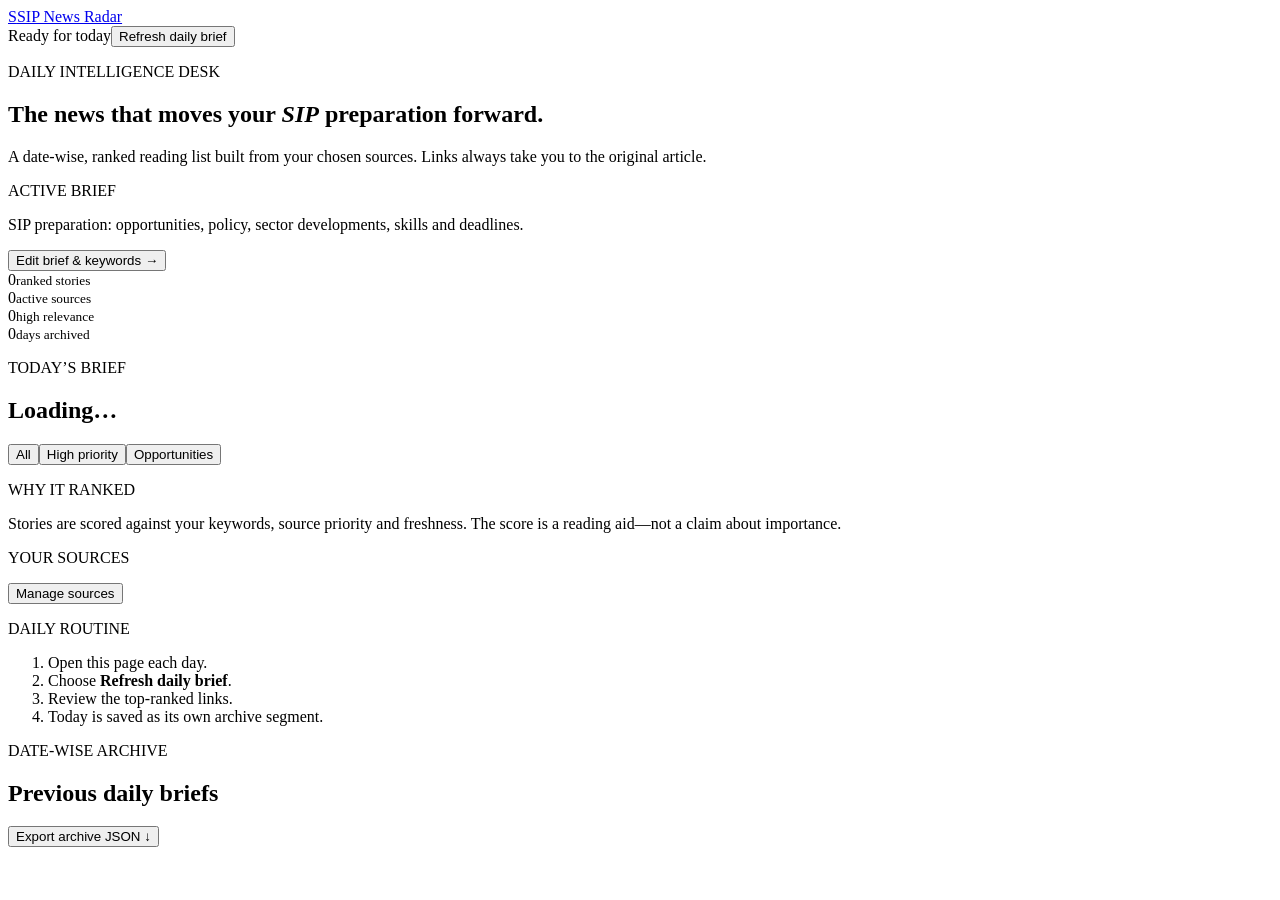
==== index.html @ 97b0326d "Add index.html" ====
<!doctype html>
<html lang="en">
<head>
  <meta charset="utf-8" />
  <meta name="viewport" content="width=device-width, initial-scale=1" />
  <title>SIP News Radar</title>
  <link rel="preconnect" href="https://fonts.googleapis.com">
  <link rel="preconnect" href="https://fonts.gstatic.com" crossorigin>
  <link href="https://fonts.googleapis.com/css2?family=DM+Mono:wght@400;500&family=Manrope:wght@400;500;600;700;800&display=swap" rel="stylesheet">
  <link rel="stylesheet" href="styles.css" />
</head>
<body>
  <header class="topbar">
    <a class="brand" href="#top"><span class="brand-mark">S</span><span>SIP News Radar</span></a>
    <div class="top-actions"><span id="status" class="status">Ready for today</span><button id="refreshBtn" class="button primary">Refresh daily brief</button></div>
  </header>
  <main id="top">
    <section class="hero">
      <div>
        <p class="eyebrow">DAILY INTELLIGENCE DESK</p>
        <h1>The news that moves your <em>SIP</em> preparation forward.</h1>
        <p class="lede">A date-wise, ranked reading list built from your chosen sources. Links always take you to the original article.</p>
      </div>
      <aside class="brief-card">
        <p class="eyebrow">ACTIVE BRIEF</p>
        <p id="briefText">SIP preparation: opportunities, policy, sector developments, skills and deadlines.</p>
        <button id="editBrief" class="text-button">Edit brief &amp; keywords →</button>
      </aside>
    </section>

    <section class="metrics" aria-label="Daily summary">
      <div><span id="storyCount">0</span><small>ranked stories</small></div>
      <div><span id="sourceCount">0</span><small>active sources</small></div>
      <div><span id="highCount">0</span><small>high relevance</small></div>
      <div><span id="archiveCount">0</span><small>days archived</small></div>
    </section>

    <section class="content-grid">
      <div>
        <div class="section-heading"><div><p class="eyebrow">TODAY’S BRIEF</p><h2 id="todayLabel">Loading…</h2></div><div class="filters"><button class="chip active" data-filter="all">All</button><button class="chip" data-filter="high">High priority</button><button class="chip" data-filter="opportunity">Opportunities</button></div></div>
        <div id="feed" class="feed" aria-live="polite"></div>
      </div>
      <aside class="rail">
        <div class="panel"><p class="eyebrow">WHY IT RANKED</p><p class="muted">Stories are scored against your keywords, source priority and freshness. The score is a reading aid—not a claim about importance.</p></div>
        <div class="panel"><p class="eyebrow">YOUR SOURCES</p><div id="sources" class="sources"></div><button id="manageSources" class="button secondary">Manage sources</button></div>
        <div class="panel"><p class="eyebrow">DAILY ROUTINE</p><ol class="routine"><li>Open this page each day.</li><li>Choose <b>Refresh daily brief</b>.</li><li>Review the top-ranked links.</li><li>Today is saved as its own archive segment.</li></ol></div>
      </aside>
    </section>

    <section class="archive-section">
      <div class="section-heading"><div><p class="eyebrow">DATE-WISE ARCHIVE</p><h2>Previous daily briefs</h2></div><button id="exportBtn" class="text-button">Export archive JSON ↓</button></div>
      <div id="archive" class="archive"></div>
    </section>
  </main>

  <dialog id="settingsDialog"><form method="dialog" id="settingsForm"><div class="dialog-head"><div><p class="eyebrow">CONFIGURATION</p><h2>Make the radar yours</h2></div><button class="icon-button" value="cancel" aria-label="Close">×</button></div>
    <label>Preparation brief<textarea id="briefInput" rows="3"></textarea></label>
    <label>Ranking keywords <span class="hint">Separate with commas</span><textarea id="keywordsInput" rows="3"></textarea></label>
    <label>Sources <span class="hint">One per line: Name | RSS feed URL | priority 1–3</span><textarea id="sourcesInput" rows="9"></textarea></label>
    <p class="notice">Tip: Google News RSS feeds work well for broad topics. For a specific publisher, paste its RSS feed. The default uses Google News searches so you can start immediately.</p>
    <div class="dialog-actions"><button value="cancel" class="button secondary">Cancel</button><button id="saveSettings" value="default" class="button primary">Save settings</button></div>
  </form></dialog>
  <template id="storyTemplate"><article class="story"><div class="story-top"><span class="source"></span><span class="score"></span></div><a class="story-title" target="_blank" rel="noopener noreferrer"></a><p class="story-meta"></p><p class="story-reason"></p><a class="original-link" target="_blank" rel="noopener noreferrer">Read original article <span>↗</span></a></article></template>
  <script src="app.js"></script>
</body>
</html>
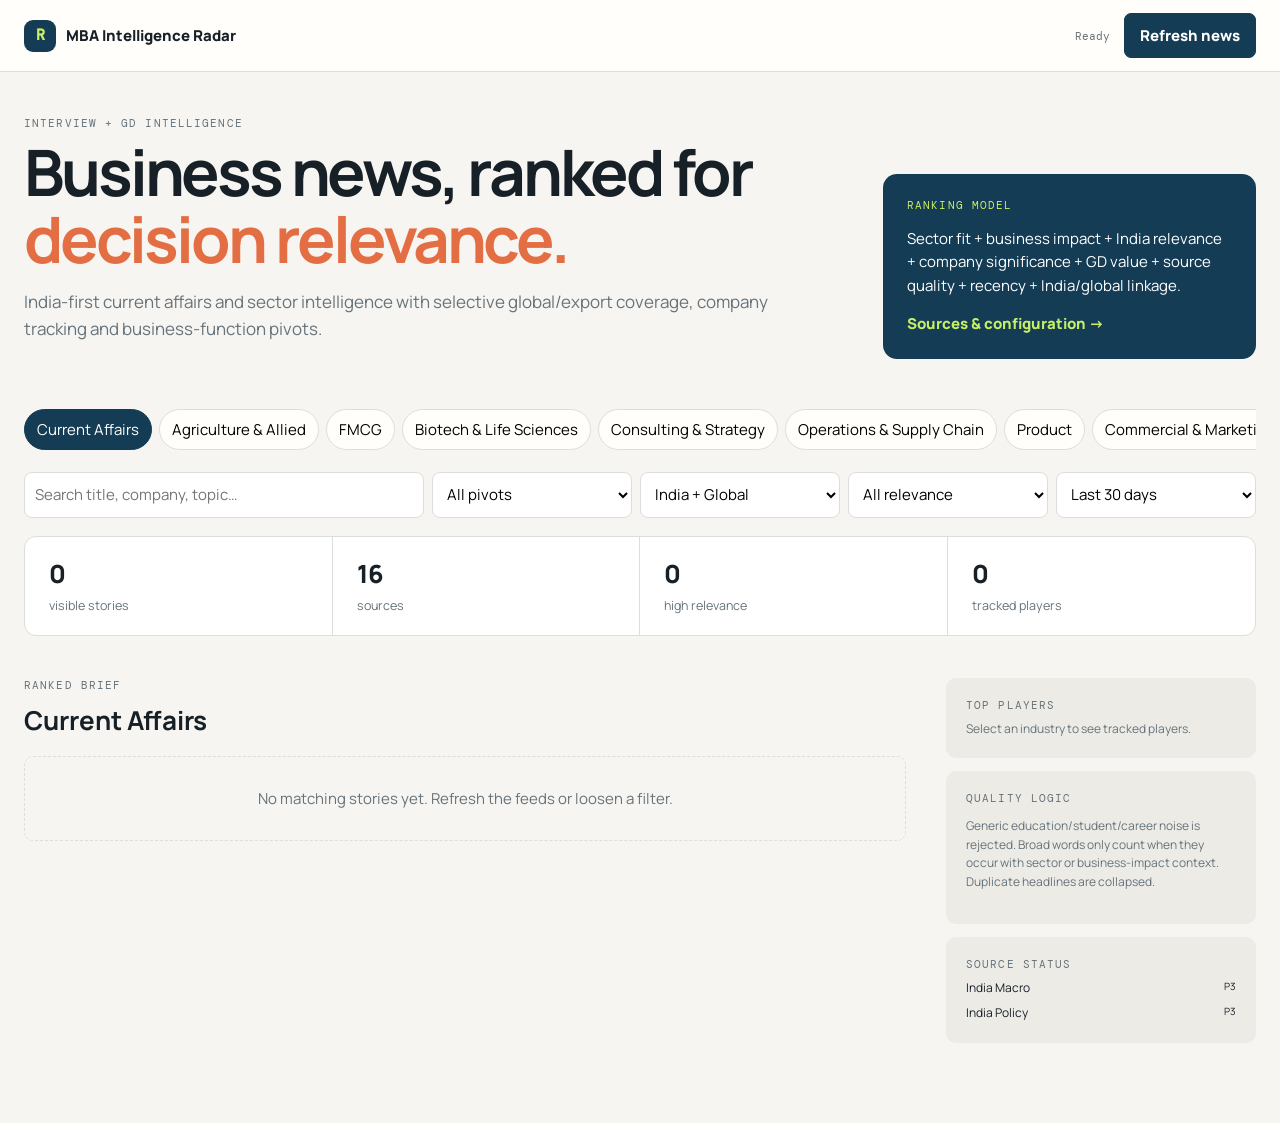
==== commit b41dfed6: "Upgrade to MBA Interview & GD Intelligence Radar" ====
--- a/index.html
+++ b/index.html
@@ -1,67 +1,35 @@
 <!doctype html>
-<html lang="en">
-<head>
-  <meta charset="utf-8" />
-  <meta name="viewport" content="width=device-width, initial-scale=1" />
-  <title>SIP News Radar</title>
-  <link rel="preconnect" href="https://fonts.googleapis.com">
-  <link rel="preconnect" href="https://fonts.gstatic.com" crossorigin>
-  <link href="https://fonts.googleapis.com/css2?family=DM+Mono:wght@400;500&family=Manrope:wght@400;500;600;700;800&display=swap" rel="stylesheet">
-  <link rel="stylesheet" href="styles.css" />
-</head>
-<body>
-  <header class="topbar">
-    <a class="brand" href="#top"><span class="brand-mark">S</span><span>SIP News Radar</span></a>
-    <div class="top-actions"><span id="status" class="status">Ready for today</span><button id="refreshBtn" class="button primary">Refresh daily brief</button></div>
-  </header>
-  <main id="top">
-    <section class="hero">
-      <div>
-        <p class="eyebrow">DAILY INTELLIGENCE DESK</p>
-        <h1>The news that moves your <em>SIP</em> preparation forward.</h1>
-        <p class="lede">A date-wise, ranked reading list built from your chosen sources. Links always take you to the original article.</p>
-      </div>
-      <aside class="brief-card">
-        <p class="eyebrow">ACTIVE BRIEF</p>
-        <p id="briefText">SIP preparation: opportunities, policy, sector developments, skills and deadlines.</p>
-        <button id="editBrief" class="text-button">Edit brief &amp; keywords →</button>
-      </aside>
-    </section>
+<html lang="en"><head><meta charset="utf-8"><meta name="viewport" content="width=device-width,initial-scale=1">
+<title>MBA Interview & GD Intelligence Radar</title>
+<link rel="preconnect" href="https://fonts.googleapis.com"><link rel="preconnect" href="https://fonts.gstatic.com" crossorigin>
+<link href="https://fonts.googleapis.com/css2?family=DM+Mono:wght@400;500&family=Manrope:wght@400;500;600;700;800&display=swap" rel="stylesheet">
+<link rel="stylesheet" href="styles.css"></head>
+<body><header class="topbar"><a class="brand" href="#"><span class="brand-mark">R</span><span>MBA Intelligence Radar</span></a>
+<div class="top-actions"><span id="status" class="status">Ready</span><button id="refreshBtn" class="button primary">Refresh news</button></div></header>
+<main><section class="hero"><div><p class="eyebrow">INTERVIEW + GD INTELLIGENCE</p><h1>Business news, ranked for <em>decision relevance.</em></h1>
+<p class="lede">India-first current affairs and sector intelligence with selective global/export coverage, company tracking and business-function pivots.</p></div>
+<aside class="brief-card"><p class="eyebrow">RANKING MODEL</p><p>Sector fit + business impact + India relevance + company significance + GD value + source quality + recency + India/global linkage.</p><button id="settingsBtn" class="text-button">Sources & configuration →</button></aside></section>
 
-    <section class="metrics" aria-label="Daily summary">
-      <div><span id="storyCount">0</span><small>ranked stories</small></div>
-      <div><span id="sourceCount">0</span><small>active sources</small></div>
-      <div><span id="highCount">0</span><small>high relevance</small></div>
-      <div><span id="archiveCount">0</span><small>days archived</small></div>
-    </section>
+<nav id="industryTabs" class="tabs"></nav>
+<section class="filterbar">
+<input id="search" placeholder="Search title, company, topic…">
+<select id="pivotFilter"><option value="all">All pivots</option><option>Strategy</option><option>Operations</option><option>Product</option><option>Commercial</option><option>Policy</option><option>Trade & Exports</option><option>Companies</option></select>
+<select id="geoFilter"><option value="all">India + Global</option><option value="India">India</option><option value="Global">Global / Export</option></select>
+<select id="scoreFilter"><option value="0">All relevance</option><option value="75">75+ high</option><option value="60">60+ useful</option></select>
+<select id="ageFilter"><option value="30">Last 30 days</option><option value="14">Last 14 days</option><option value="7">Last 7 days</option><option value="3">Last 3 days</option></select>
+</section>
 
-    <section class="content-grid">
-      <div>
-        <div class="section-heading"><div><p class="eyebrow">TODAY’S BRIEF</p><h2 id="todayLabel">Loading…</h2></div><div class="filters"><button class="chip active" data-filter="all">All</button><button class="chip" data-filter="high">High priority</button><button class="chip" data-filter="opportunity">Opportunities</button></div></div>
-        <div id="feed" class="feed" aria-live="polite"></div>
-      </div>
-      <aside class="rail">
-        <div class="panel"><p class="eyebrow">WHY IT RANKED</p><p class="muted">Stories are scored against your keywords, source priority and freshness. The score is a reading aid—not a claim about importance.</p></div>
-        <div class="panel"><p class="eyebrow">YOUR SOURCES</p><div id="sources" class="sources"></div><button id="manageSources" class="button secondary">Manage sources</button></div>
-        <div class="panel"><p class="eyebrow">DAILY ROUTINE</p><ol class="routine"><li>Open this page each day.</li><li>Choose <b>Refresh daily brief</b>.</li><li>Review the top-ranked links.</li><li>Today is saved as its own archive segment.</li></ol></div>
-      </aside>
-    </section>
+<section class="metrics"><div><span id="storyCount">0</span><small>visible stories</small></div><div><span id="sourceCount">0</span><small>sources</small></div><div><span id="highCount">0</span><small>high relevance</small></div><div><span id="playerCount">0</span><small>tracked players</small></div></section>
 
-    <section class="archive-section">
-      <div class="section-heading"><div><p class="eyebrow">DATE-WISE ARCHIVE</p><h2>Previous daily briefs</h2></div><button id="exportBtn" class="text-button">Export archive JSON ↓</button></div>
-      <div id="archive" class="archive"></div>
-    </section>
-  </main>
-
-  <dialog id="settingsDialog"><form method="dialog" id="settingsForm"><div class="dialog-head"><div><p class="eyebrow">CONFIGURATION</p><h2>Make the radar yours</h2></div><button class="icon-button" value="cancel" aria-label="Close">×</button></div>
-    <label>Preparation brief<textarea id="briefInput" rows="3"></textarea></label>
-    <label>Ranking keywords <span class="hint">Separate with commas</span><textarea id="keywordsInput" rows="3"></textarea></label>
-    <label>Sources <span class="hint">One per line: Name | RSS feed URL | priority 1–3</span><textarea id="sourcesInput" rows="9"></textarea></label>
-    <p class="notice">Tip: Google News RSS feeds work well for broad topics. For a specific publisher, paste its RSS feed. The default uses Google News searches so you can start immediately.</p>
-    <div class="dialog-actions"><button value="cancel" class="button secondary">Cancel</button><button id="saveSettings" value="default" class="button primary">Save settings</button></div>
-  </form></dialog>
-  <template id="storyTemplate"><article class="story"><div class="story-top"><span class="source"></span><span class="score"></span></div><a class="story-title" target="_blank" rel="noopener noreferrer"></a><p class="story-meta"></p><p class="story-reason"></p><a class="original-link" target="_blank" rel="noopener noreferrer">Read original article <span>↗</span></a></article></template>
-  <script src="app.js"></script>
-</body>
-</html>
-
+<section class="content-grid"><div><div class="section-heading"><div><p class="eyebrow">RANKED BRIEF</p><h2 id="viewTitle">Current Affairs</h2></div></div><div id="feed" class="feed"></div></div>
+<aside class="rail"><div class="panel"><p class="eyebrow">TOP PLAYERS</p><div id="players" class="players"></div></div>
+<div class="panel"><p class="eyebrow">QUALITY LOGIC</p><p class="muted">Generic education/student/career noise is rejected. Broad words only count when they occur with sector or business-impact context. Duplicate headlines are collapsed.</p></div>
+<div class="panel"><p class="eyebrow">SOURCE STATUS</p><div id="sources" class="sources"></div></div></aside></section>
+</main>
+<dialog id="settingsDialog"><form method="dialog"><div class="dialog-head"><div><p class="eyebrow">CONFIGURATION</p><h2>Radar settings</h2></div><button class="icon-button" value="cancel">×</button></div>
+<p class="notice">The defaults are deliberately exhaustive and query-clustered. Edit source URLs in <b>config.js</b> for durable changes.</p>
+<label>Extra positive keywords<textarea id="extraKeywords" rows="4" placeholder="Optional comma-separated terms"></textarea></label>
+<label>Extra exclusions<textarea id="extraNegative" rows="4" placeholder="Optional comma-separated junk terms"></textarea></label>
+<div class="dialog-actions"><button value="cancel" class="button secondary">Cancel</button><button id="saveSettings" value="default" class="button primary">Save</button></div></form></dialog>
+<template id="storyTemplate"><article class="story"><div class="story-top"><span class="source"></span><span class="score"></span></div><div class="tags"></div><a class="story-title" target="_blank" rel="noopener noreferrer"></a><p class="story-meta"></p><p class="story-reason"></p><a class="original-link" target="_blank" rel="noopener noreferrer">Read original article ↗</a></article></template>
+<script src="config.js"></script><script src="app.js"></script></body></html>
--- a/styles.css
+++ b/styles.css
@@ -0,0 +1 @@
+:root{--ink:#172027;--muted:#66737b;--paper:#f7f5f1;--white:#fffefa;--line:#dcded9;--lime:#c7ee65;--blue:#143c54;--orange:#e46e43}*{box-sizing:border-box}body{margin:0;background:var(--paper);color:var(--ink);font:15px/1.55 Manrope,Arial,sans-serif}button,input,select,textarea{font:inherit}.topbar{min-height:72px;padding:12px max(24px,calc((100vw - 1280px)/2));display:flex;align-items:center;justify-content:space-between;background:var(--white);border-bottom:1px solid var(--line);position:sticky;top:0;z-index:9}.brand{display:flex;align-items:center;gap:10px;text-decoration:none;color:var(--ink);font-weight:800}.brand-mark{display:grid;place-items:center;width:32px;height:32px;border-radius:9px;background:var(--blue);color:var(--lime);font-family:DM Mono}.top-actions{display:flex;align-items:center;gap:14px}.status,.eyebrow,.source,.score{font:11px DM Mono;color:var(--muted)}main{max-width:1280px;margin:auto;padding:44px 24px 80px}.hero{display:grid;grid-template-columns:1.5fr .7fr;gap:60px;align-items:end;padding-bottom:38px}.eyebrow{letter-spacing:1.1px;margin:0 0 8px}.hero h1{margin:0;font-size:clamp(36px,5vw,64px);line-height:1.05;letter-spacing:-3px}.hero h1 em{color:var(--orange);font-style:normal}.lede{max-width:750px;color:var(--muted);font-size:17px}.brief-card{padding:24px;background:var(--blue);color:white;border-radius:14px}.brief-card .eyebrow,.brief-card .text-button{color:var(--lime)}.text-button{border:0;background:none;padding:0;font-weight:800}.button{border:1px solid var(--blue);border-radius:7px;padding:10px 15px;font-weight:800;cursor:pointer}.primary{background:var(--blue);color:white}.secondary{background:white;color:var(--blue)}.tabs{display:flex;overflow:auto;gap:7px;padding:12px 0}.tab,.player{white-space:nowrap;border:1px solid var(--line);background:var(--white);border-radius:999px;padding:8px 12px;cursor:pointer}.tab.active{background:var(--blue);color:white;border-color:var(--blue)}.filterbar{display:grid;grid-template-columns:2fr repeat(4,1fr);gap:8px;margin:10px 0 18px}.filterbar input,.filterbar select{min-width:0;border:1px solid var(--line);background:white;border-radius:8px;padding:10px}.metrics{display:grid;grid-template-columns:repeat(4,1fr);background:white;border:1px solid var(--line);border-radius:12px;margin-bottom:42px}.metrics div{padding:18px 24px;border-right:1px solid var(--line)}.metrics div:last-child{border:0}.metrics span{display:block;font-size:25px;font-weight:800}.metrics small{color:var(--muted)}.content-grid{display:grid;grid-template-columns:minmax(0,1fr) 310px;gap:40px}.section-heading h2{margin:0 0 16px;font-size:26px}.feed{display:grid;gap:12px}.story{padding:21px;background:white;border:1px solid var(--line);border-radius:11px}.story-top{display:flex;justify-content:space-between;gap:12px}.score{background:#edf4dc;color:#506c10;border-radius:99px;padding:3px 8px}.tags{display:flex;flex-wrap:wrap;gap:5px;margin:10px 0}.tags span{font-size:11px;background:#eef1f2;border-radius:5px;padding:3px 7px}.story-title{display:block;color:var(--ink);font-size:18px;font-weight:800;line-height:1.35;text-decoration:none}.story-meta,.story-reason{font-size:13px;color:var(--muted);margin:8px 0}.original-link{font-size:13px;color:var(--blue);font-weight:800;text-decoration:none}.rail{display:grid;gap:13px;align-content:start}.panel{padding:20px;background:#ecebe6;border-radius:10px}.players{display:flex;flex-wrap:wrap;gap:6px}.player{font-size:11px;padding:6px 8px}.sources{display:grid;gap:7px}.source-row{display:flex;justify-content:space-between;font-size:12px}.muted,.notice{color:var(--muted);font-size:12px}.empty{padding:30px;text-align:center;border:1px dashed var(--line);border-radius:9px;color:var(--muted)}dialog{border:0;border-radius:13px;width:min(650px,calc(100vw - 30px));padding:0;box-shadow:0 20px 70px #14202a66}dialog::backdrop{background:#17202788}dialog form{padding:28px}.dialog-head{display:flex;justify-content:space-between}.icon-button{border:0;background:none;font-size:26px}label{display:block;margin-top:18px;font-weight:800}textarea{width:100%;margin-top:7px;padding:10px;border:1px solid var(--line);border-radius:7px}.dialog-actions{display:flex;justify-content:flex-end;gap:8px;margin-top:18px}@media(max-width:850px){.hero,.content-grid{grid-template-columns:1fr;gap:24px}.filterbar{grid-template-columns:1fr 1fr}.filterbar input{grid-column:1/-1}.metrics{grid-template-columns:1fr 1fr}.metrics div:nth-child(2){border-right:0}.topbar .status{display:none}}
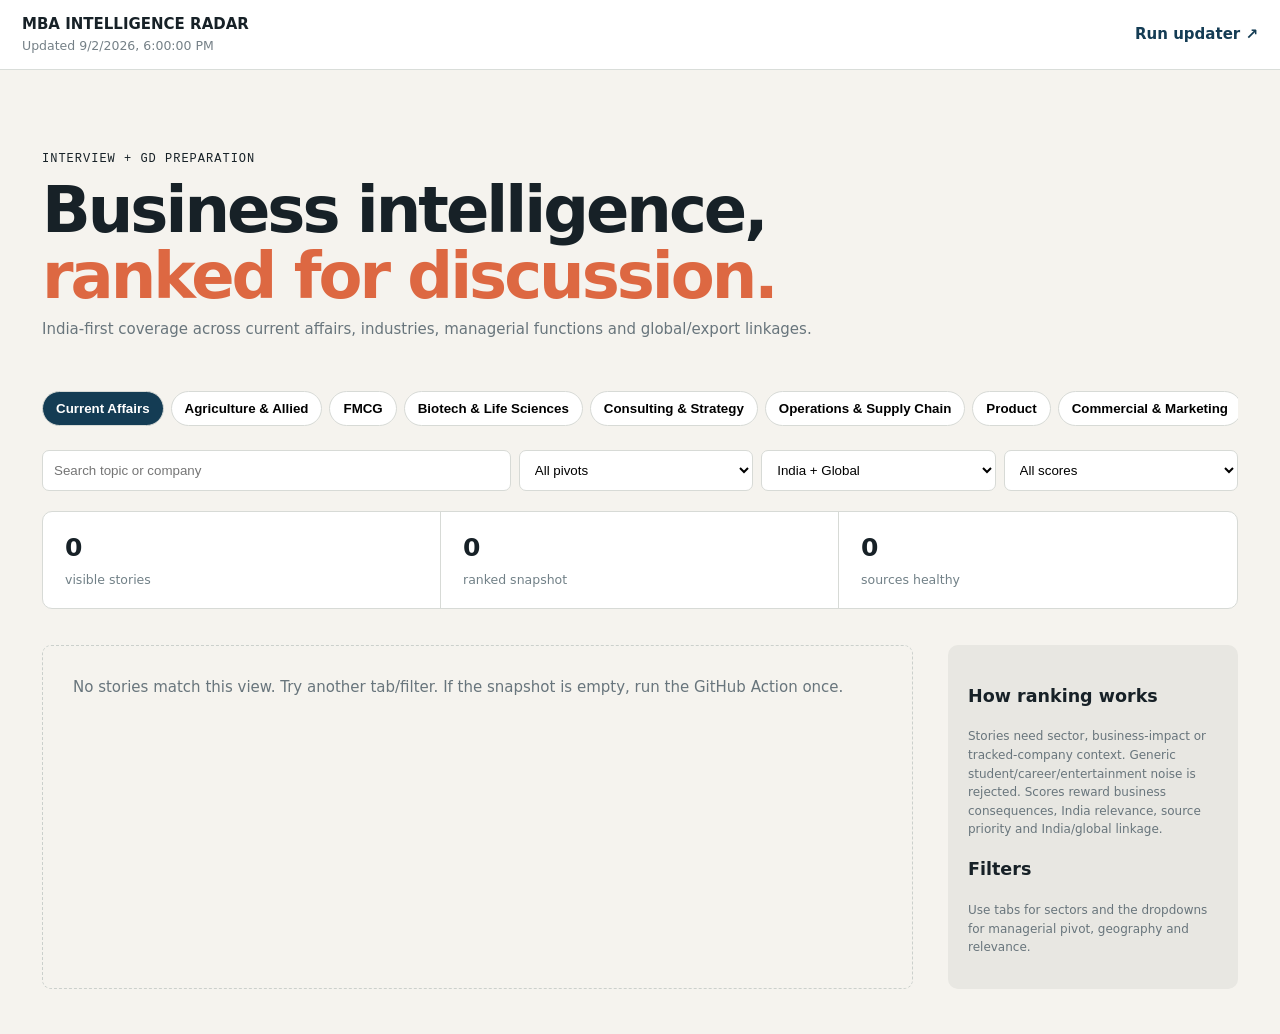
==== commit 919a5539: "Add files via upload" ====
--- a/index.html
+++ b/index.html
@@ -1,35 +1,6 @@
-<!doctype html>
-<html lang="en"><head><meta charset="utf-8"><meta name="viewport" content="width=device-width,initial-scale=1">
-<title>MBA Interview & GD Intelligence Radar</title>
-<link rel="preconnect" href="https://fonts.googleapis.com"><link rel="preconnect" href="https://fonts.gstatic.com" crossorigin>
-<link href="https://fonts.googleapis.com/css2?family=DM+Mono:wght@400;500&family=Manrope:wght@400;500;600;700;800&display=swap" rel="stylesheet">
-<link rel="stylesheet" href="styles.css"></head>
-<body><header class="topbar"><a class="brand" href="#"><span class="brand-mark">R</span><span>MBA Intelligence Radar</span></a>
-<div class="top-actions"><span id="status" class="status">Ready</span><button id="refreshBtn" class="button primary">Refresh news</button></div></header>
-<main><section class="hero"><div><p class="eyebrow">INTERVIEW + GD INTELLIGENCE</p><h1>Business news, ranked for <em>decision relevance.</em></h1>
-<p class="lede">India-first current affairs and sector intelligence with selective global/export coverage, company tracking and business-function pivots.</p></div>
-<aside class="brief-card"><p class="eyebrow">RANKING MODEL</p><p>Sector fit + business impact + India relevance + company significance + GD value + source quality + recency + India/global linkage.</p><button id="settingsBtn" class="text-button">Sources & configuration →</button></aside></section>
-
-<nav id="industryTabs" class="tabs"></nav>
-<section class="filterbar">
-<input id="search" placeholder="Search title, company, topic…">
-<select id="pivotFilter"><option value="all">All pivots</option><option>Strategy</option><option>Operations</option><option>Product</option><option>Commercial</option><option>Policy</option><option>Trade & Exports</option><option>Companies</option></select>
-<select id="geoFilter"><option value="all">India + Global</option><option value="India">India</option><option value="Global">Global / Export</option></select>
-<select id="scoreFilter"><option value="0">All relevance</option><option value="75">75+ high</option><option value="60">60+ useful</option></select>
-<select id="ageFilter"><option value="30">Last 30 days</option><option value="14">Last 14 days</option><option value="7">Last 7 days</option><option value="3">Last 3 days</option></select>
-</section>
-
-<section class="metrics"><div><span id="storyCount">0</span><small>visible stories</small></div><div><span id="sourceCount">0</span><small>sources</small></div><div><span id="highCount">0</span><small>high relevance</small></div><div><span id="playerCount">0</span><small>tracked players</small></div></section>
-
-<section class="content-grid"><div><div class="section-heading"><div><p class="eyebrow">RANKED BRIEF</p><h2 id="viewTitle">Current Affairs</h2></div></div><div id="feed" class="feed"></div></div>
-<aside class="rail"><div class="panel"><p class="eyebrow">TOP PLAYERS</p><div id="players" class="players"></div></div>
-<div class="panel"><p class="eyebrow">QUALITY LOGIC</p><p class="muted">Generic education/student/career noise is rejected. Broad words only count when they occur with sector or business-impact context. Duplicate headlines are collapsed.</p></div>
-<div class="panel"><p class="eyebrow">SOURCE STATUS</p><div id="sources" class="sources"></div></div></aside></section>
-</main>
-<dialog id="settingsDialog"><form method="dialog"><div class="dialog-head"><div><p class="eyebrow">CONFIGURATION</p><h2>Radar settings</h2></div><button class="icon-button" value="cancel">×</button></div>
-<p class="notice">The defaults are deliberately exhaustive and query-clustered. Edit source URLs in <b>config.js</b> for durable changes.</p>
-<label>Extra positive keywords<textarea id="extraKeywords" rows="4" placeholder="Optional comma-separated terms"></textarea></label>
-<label>Extra exclusions<textarea id="extraNegative" rows="4" placeholder="Optional comma-separated junk terms"></textarea></label>
-<div class="dialog-actions"><button value="cancel" class="button secondary">Cancel</button><button id="saveSettings" value="default" class="button primary">Save</button></div></form></dialog>
-<template id="storyTemplate"><article class="story"><div class="story-top"><span class="source"></span><span class="score"></span></div><div class="tags"></div><a class="story-title" target="_blank" rel="noopener noreferrer"></a><p class="story-meta"></p><p class="story-reason"></p><a class="original-link" target="_blank" rel="noopener noreferrer">Read original article ↗</a></article></template>
-<script src="config.js"></script><script src="app.js"></script></body></html>+<!doctype html><html lang="en"><head><meta charset="utf-8"><meta name="viewport" content="width=device-width,initial-scale=1"><title>MBA Interview & GD Intelligence Radar</title><link rel="stylesheet" href="styles.css"></head><body>
+<header><div><b>MBA INTELLIGENCE RADAR</b><small id="updated">Loading snapshot…</small></div><a href="https://github.com/shreyamishra1999-coder/sip-news-radar/actions" target="_blank">Run updater ↗</a></header>
+<main><section class="hero"><p>INTERVIEW + GD PREPARATION</p><h1>Business intelligence, <em>ranked for discussion.</em></h1><span>India-first coverage across current affairs, industries, managerial functions and global/export linkages.</span></section>
+<nav id="tabs"></nav><section class="filters"><input id="q" placeholder="Search topic or company"><select id="pivot"><option>All pivots</option><option>Strategy</option><option>Operations</option><option>Product</option><option>Commercial</option><option>Policy</option><option>Trade & Exports</option><option>Companies</option></select><select id="geo"><option>India + Global</option><option>India</option><option>Global</option></select><select id="score"><option value="0">All scores</option><option value="75">75+ High</option><option value="60">60+ Useful</option></select></section>
+<section class="stats"><div><b id="count">0</b><small>visible stories</small></div><div><b id="total">0</b><small>ranked snapshot</small></div><div><b id="sources">0</b><small>sources healthy</small></div></section>
+<section class="layout"><div id="feed"></div><aside><h3>How ranking works</h3><p>Stories need sector, business-impact or tracked-company context. Generic student/career/entertainment noise is rejected. Scores reward business consequences, India relevance, source priority and India/global linkage.</p><h3>Filters</h3><p>Use tabs for sectors and the dropdowns for managerial pivot, geography and relevance.</p></aside></section></main><script src="app.js"></script></body></html>
--- a/styles.css
+++ b/styles.css
@@ -1 +1 @@
-:root{--ink:#172027;--muted:#66737b;--paper:#f7f5f1;--white:#fffefa;--line:#dcded9;--lime:#c7ee65;--blue:#143c54;--orange:#e46e43}*{box-sizing:border-box}body{margin:0;background:var(--paper);color:var(--ink);font:15px/1.55 Manrope,Arial,sans-serif}button,input,select,textarea{font:inherit}.topbar{min-height:72px;padding:12px max(24px,calc((100vw - 1280px)/2));display:flex;align-items:center;justify-content:space-between;background:var(--white);border-bottom:1px solid var(--line);position:sticky;top:0;z-index:9}.brand{display:flex;align-items:center;gap:10px;text-decoration:none;color:var(--ink);font-weight:800}.brand-mark{display:grid;place-items:center;width:32px;height:32px;border-radius:9px;background:var(--blue);color:var(--lime);font-family:DM Mono}.top-actions{display:flex;align-items:center;gap:14px}.status,.eyebrow,.source,.score{font:11px DM Mono;color:var(--muted)}main{max-width:1280px;margin:auto;padding:44px 24px 80px}.hero{display:grid;grid-template-columns:1.5fr .7fr;gap:60px;align-items:end;padding-bottom:38px}.eyebrow{letter-spacing:1.1px;margin:0 0 8px}.hero h1{margin:0;font-size:clamp(36px,5vw,64px);line-height:1.05;letter-spacing:-3px}.hero h1 em{color:var(--orange);font-style:normal}.lede{max-width:750px;color:var(--muted);font-size:17px}.brief-card{padding:24px;background:var(--blue);color:white;border-radius:14px}.brief-card .eyebrow,.brief-card .text-button{color:var(--lime)}.text-button{border:0;background:none;padding:0;font-weight:800}.button{border:1px solid var(--blue);border-radius:7px;padding:10px 15px;font-weight:800;cursor:pointer}.primary{background:var(--blue);color:white}.secondary{background:white;color:var(--blue)}.tabs{display:flex;overflow:auto;gap:7px;padding:12px 0}.tab,.player{white-space:nowrap;border:1px solid var(--line);background:var(--white);border-radius:999px;padding:8px 12px;cursor:pointer}.tab.active{background:var(--blue);color:white;border-color:var(--blue)}.filterbar{display:grid;grid-template-columns:2fr repeat(4,1fr);gap:8px;margin:10px 0 18px}.filterbar input,.filterbar select{min-width:0;border:1px solid var(--line);background:white;border-radius:8px;padding:10px}.metrics{display:grid;grid-template-columns:repeat(4,1fr);background:white;border:1px solid var(--line);border-radius:12px;margin-bottom:42px}.metrics div{padding:18px 24px;border-right:1px solid var(--line)}.metrics div:last-child{border:0}.metrics span{display:block;font-size:25px;font-weight:800}.metrics small{color:var(--muted)}.content-grid{display:grid;grid-template-columns:minmax(0,1fr) 310px;gap:40px}.section-heading h2{margin:0 0 16px;font-size:26px}.feed{display:grid;gap:12px}.story{padding:21px;background:white;border:1px solid var(--line);border-radius:11px}.story-top{display:flex;justify-content:space-between;gap:12px}.score{background:#edf4dc;color:#506c10;border-radius:99px;padding:3px 8px}.tags{display:flex;flex-wrap:wrap;gap:5px;margin:10px 0}.tags span{font-size:11px;background:#eef1f2;border-radius:5px;padding:3px 7px}.story-title{display:block;color:var(--ink);font-size:18px;font-weight:800;line-height:1.35;text-decoration:none}.story-meta,.story-reason{font-size:13px;color:var(--muted);margin:8px 0}.original-link{font-size:13px;color:var(--blue);font-weight:800;text-decoration:none}.rail{display:grid;gap:13px;align-content:start}.panel{padding:20px;background:#ecebe6;border-radius:10px}.players{display:flex;flex-wrap:wrap;gap:6px}.player{font-size:11px;padding:6px 8px}.sources{display:grid;gap:7px}.source-row{display:flex;justify-content:space-between;font-size:12px}.muted,.notice{color:var(--muted);font-size:12px}.empty{padding:30px;text-align:center;border:1px dashed var(--line);border-radius:9px;color:var(--muted)}dialog{border:0;border-radius:13px;width:min(650px,calc(100vw - 30px));padding:0;box-shadow:0 20px 70px #14202a66}dialog::backdrop{background:#17202788}dialog form{padding:28px}.dialog-head{display:flex;justify-content:space-between}.icon-button{border:0;background:none;font-size:26px}label{display:block;margin-top:18px;font-weight:800}textarea{width:100%;margin-top:7px;padding:10px;border:1px solid var(--line);border-radius:7px}.dialog-actions{display:flex;justify-content:flex-end;gap:8px;margin-top:18px}@media(max-width:850px){.hero,.content-grid{grid-template-columns:1fr;gap:24px}.filterbar{grid-template-columns:1fr 1fr}.filterbar input{grid-column:1/-1}.metrics{grid-template-columns:1fr 1fr}.metrics div:nth-child(2){border-right:0}.topbar .status{display:none}}+*{box-sizing:border-box}body{margin:0;background:#f5f3ee;color:#172127;font:15px/1.55 system-ui,-apple-system,Segoe UI,sans-serif}header{height:70px;padding:0 max(22px,calc((100vw - 1240px)/2));display:flex;align-items:center;justify-content:space-between;background:#fff;border-bottom:1px solid #d9ddd9}header div{display:grid}header small{color:#758087}header a{color:#143c54;font-weight:700;text-decoration:none}main{max-width:1240px;margin:auto;padding:45px 22px}.hero{padding:25px 0 38px}.hero p{font:12px monospace;letter-spacing:1px}.hero h1{font-size:clamp(38px,5vw,65px);line-height:1.03;letter-spacing:-3px;max-width:900px;margin:8px 0}.hero em{font-style:normal;color:#dd6842}.hero span{color:#68757c}nav{display:flex;gap:7px;overflow:auto;padding:12px 0}nav button{white-space:nowrap;border:1px solid #d7dad6;background:white;border-radius:99px;padding:9px 13px;font-weight:650}nav button.on{background:#143c54;color:white}.filters{display:grid;grid-template-columns:2fr repeat(3,1fr);gap:8px;margin:12px 0}.filters>*{padding:11px;border:1px solid #d7dad6;border-radius:7px;background:#fff}.stats{display:grid;grid-template-columns:repeat(3,1fr);background:#fff;border:1px solid #d7dad6;border-radius:10px;margin:20px 0 36px}.stats div{padding:17px 22px;border-right:1px solid #d7dad6}.stats div:last-child{border:0}.stats b{display:block;font-size:25px}.stats small{color:#718087}.layout{display:grid;grid-template-columns:minmax(0,1fr) 290px;gap:35px}#feed{display:grid;gap:11px}article{background:#fff;border:1px solid #d7dad6;border-radius:10px;padding:20px}.top{display:flex;justify-content:space-between;color:#68757c;font:11px monospace}.top b{background:#eaf2d8;color:#4c6813;padding:3px 8px;border-radius:99px}.tags{display:flex;gap:5px;flex-wrap:wrap;margin:10px 0}.tags i{font-style:normal;font-size:11px;background:#eef0ef;padding:3px 6px;border-radius:4px}article>a{display:block;font-size:18px;line-height:1.35;font-weight:800;color:#172127;text-decoration:none}article p,article small,aside p{color:#68757c;font-size:12px}aside{background:#e8e7e2;padding:20px;border-radius:10px;align-self:start}.empty{border:1px dashed #cbd0cc;padding:30px;border-radius:9px;color:#68757c}@media(max-width:800px){.filters{grid-template-columns:1fr 1fr}.filters input{grid-column:1/-1}.layout{grid-template-columns:1fr}.hero h1{letter-spacing:-2px}.stats{grid-template-columns:1fr}.stats div{border-right:0;border-bottom:1px solid #ddd}}
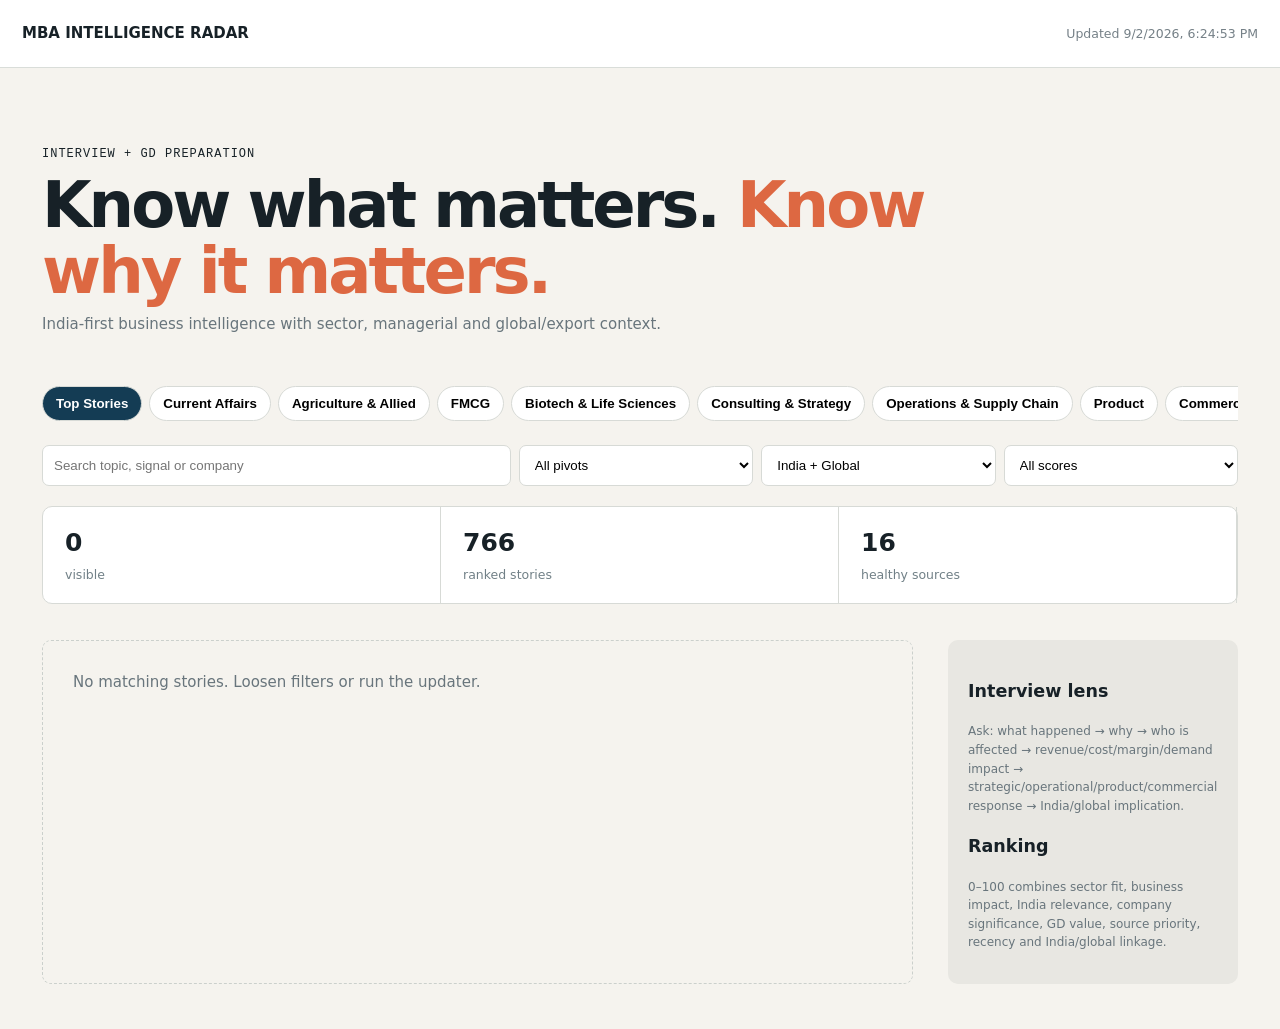
==== commit 40369ab7: "Add files via upload" ====
--- a/index.html
+++ b/index.html
@@ -1,6 +1 @@
-<!doctype html><html lang="en"><head><meta charset="utf-8"><meta name="viewport" content="width=device-width,initial-scale=1"><title>MBA Interview & GD Intelligence Radar</title><link rel="stylesheet" href="styles.css"></head><body>
-<header><div><b>MBA INTELLIGENCE RADAR</b><small id="updated">Loading snapshot…</small></div><a href="https://github.com/shreyamishra1999-coder/sip-news-radar/actions" target="_blank">Run updater ↗</a></header>
-<main><section class="hero"><p>INTERVIEW + GD PREPARATION</p><h1>Business intelligence, <em>ranked for discussion.</em></h1><span>India-first coverage across current affairs, industries, managerial functions and global/export linkages.</span></section>
-<nav id="tabs"></nav><section class="filters"><input id="q" placeholder="Search topic or company"><select id="pivot"><option>All pivots</option><option>Strategy</option><option>Operations</option><option>Product</option><option>Commercial</option><option>Policy</option><option>Trade & Exports</option><option>Companies</option></select><select id="geo"><option>India + Global</option><option>India</option><option>Global</option></select><select id="score"><option value="0">All scores</option><option value="75">75+ High</option><option value="60">60+ Useful</option></select></section>
-<section class="stats"><div><b id="count">0</b><small>visible stories</small></div><div><b id="total">0</b><small>ranked snapshot</small></div><div><b id="sources">0</b><small>sources healthy</small></div></section>
-<section class="layout"><div id="feed"></div><aside><h3>How ranking works</h3><p>Stories need sector, business-impact or tracked-company context. Generic student/career/entertainment noise is rejected. Scores reward business consequences, India relevance, source priority and India/global linkage.</p><h3>Filters</h3><p>Use tabs for sectors and the dropdowns for managerial pivot, geography and relevance.</p></aside></section></main><script src="app.js"></script></body></html>+<!doctype html><html lang=en><head><meta charset=utf-8><meta name=viewport content="width=device-width,initial-scale=1"><title>MBA Interview & GD Intelligence Radar</title><link rel=stylesheet href=styles.css></head><body><header><b>MBA INTELLIGENCE RADAR</b><small id=updated>Loading…</small></header><main><section class=hero><p>INTERVIEW + GD PREPARATION</p><h1>Know what matters. <em>Know why it matters.</em></h1><span>India-first business intelligence with sector, managerial and global/export context.</span></section><nav id=tabs></nav><section class=filters><input id=q placeholder="Search topic, signal or company"><select id=pivot><option>All pivots</option><option>Strategy</option><option>Operations</option><option>Product</option><option>Commercial</option><option>Policy</option><option>Trade & Exports</option><option>Companies</option></select><select id=geo><option>India + Global</option><option>India</option><option>Global</option></select><select id=score><option value=0>All scores</option><option value=75>75+ High</option><option value=60>60+ Useful</option></select></section><section class=stats><div><b id=count>0</b><small>visible</small></div><div><b id=total>0</b><small>ranked stories</small></div><div><b id=healthy>0</b><small>healthy sources</small></div></section><section class=layout><div id=feed></div><aside><h3>Interview lens</h3><p>Ask: what happened → why → who is affected → revenue/cost/margin/demand impact → strategic/operational/product/commercial response → India/global implication.</p><h3>Ranking</h3><p>0–100 combines sector fit, business impact, India relevance, company significance, GD value, source priority, recency and India/global linkage.</p></aside></section></main><script src=app.js></script></body></html>
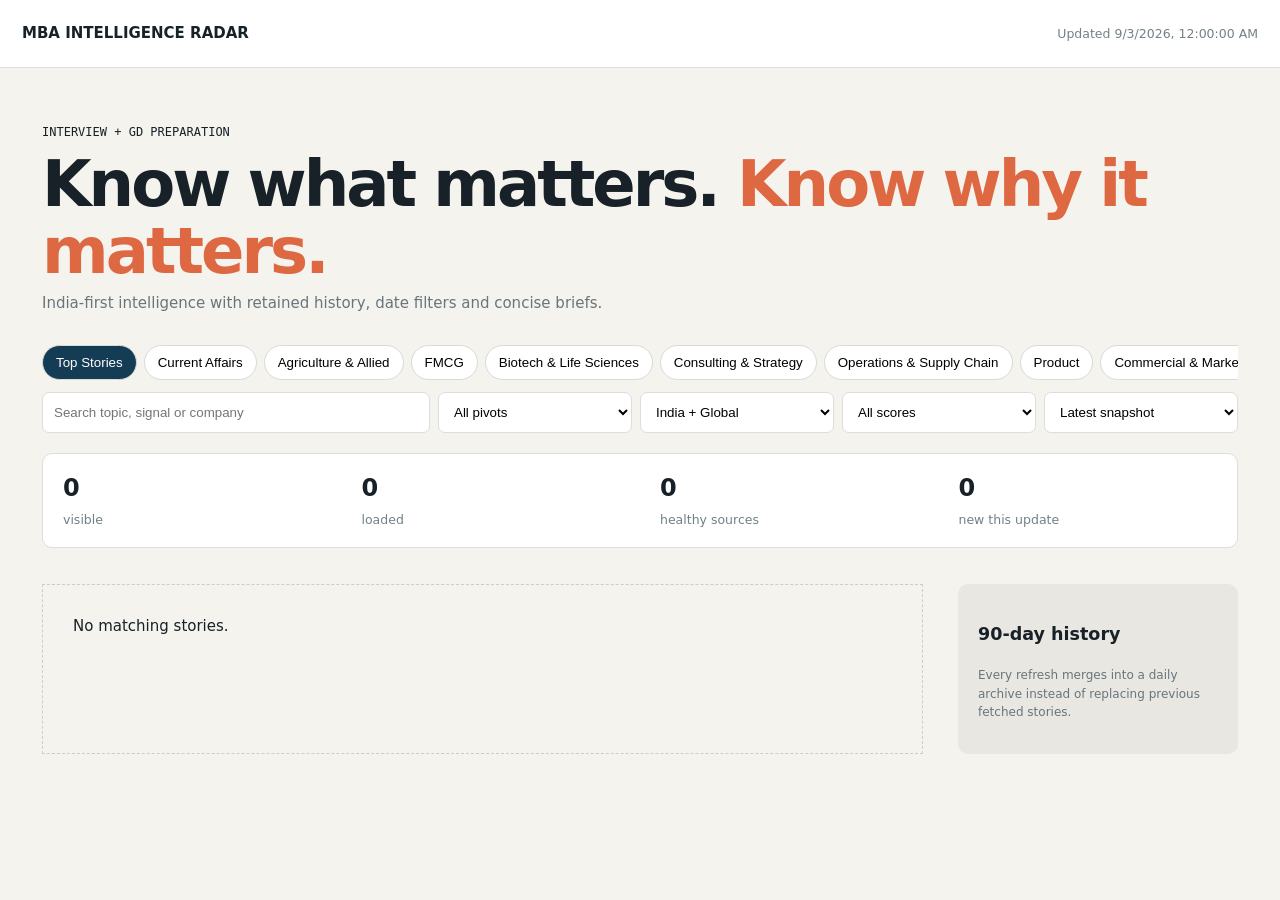
==== commit b57b9d45: "Add files via upload" ====
--- a/index.html
+++ b/index.html
@@ -1 +1 @@
-<!doctype html><html lang=en><head><meta charset=utf-8><meta name=viewport content="width=device-width,initial-scale=1"><title>MBA Interview & GD Intelligence Radar</title><link rel=stylesheet href=styles.css></head><body><header><b>MBA INTELLIGENCE RADAR</b><small id=updated>Loading…</small></header><main><section class=hero><p>INTERVIEW + GD PREPARATION</p><h1>Know what matters. <em>Know why it matters.</em></h1><span>India-first business intelligence with sector, managerial and global/export context.</span></section><nav id=tabs></nav><section class=filters><input id=q placeholder="Search topic, signal or company"><select id=pivot><option>All pivots</option><option>Strategy</option><option>Operations</option><option>Product</option><option>Commercial</option><option>Policy</option><option>Trade & Exports</option><option>Companies</option></select><select id=geo><option>India + Global</option><option>India</option><option>Global</option></select><select id=score><option value=0>All scores</option><option value=75>75+ High</option><option value=60>60+ Useful</option></select></section><section class=stats><div><b id=count>0</b><small>visible</small></div><div><b id=total>0</b><small>ranked stories</small></div><div><b id=healthy>0</b><small>healthy sources</small></div></section><section class=layout><div id=feed></div><aside><h3>Interview lens</h3><p>Ask: what happened → why → who is affected → revenue/cost/margin/demand impact → strategic/operational/product/commercial response → India/global implication.</p><h3>Ranking</h3><p>0–100 combines sector fit, business impact, India relevance, company significance, GD value, source priority, recency and India/global linkage.</p></aside></section></main><script src=app.js></script></body></html>+<!doctype html><html><head><meta charset="utf-8"><meta name="viewport" content="width=device-width,initial-scale=1"><title>MBA Intelligence Radar</title><link rel="stylesheet" href="styles.css"></head><body><header><b>MBA INTELLIGENCE RADAR</b><small id="updated">Loading…</small></header><main><section class="hero"><p>INTERVIEW + GD PREPARATION</p><h1>Know what matters. <em>Know why it matters.</em></h1><span>India-first intelligence with retained history, date filters and concise briefs.</span></section><nav id="tabs"></nav><section class="filters"><input id="q" placeholder="Search topic, signal or company"><select id="pivot"><option>All pivots</option><option>Strategy</option><option>Operations</option><option>Product</option><option>Commercial</option><option>Policy</option><option>Trade & Exports</option><option>Companies</option></select><select id="geo"><option>India + Global</option><option>India</option><option>Global</option></select><select id="score"><option value="0">All scores</option><option value="75">75+ High</option><option value="60">60+ Useful</option></select><select id="date"><option value="latest">Latest snapshot</option><option value="1">Today</option><option value="3">Last 3 days</option><option value="7">Last 7 days</option><option value="14">Last 14 days</option><option value="30">Last 30 days</option><option value="custom">Custom range</option></select><input id="from" type="date" hidden><input id="to" type="date" hidden></section><section class="stats"><div><b id="count">0</b><small>visible</small></div><div><b id="total">0</b><small>loaded</small></div><div><b id="healthy">0</b><small>healthy sources</small></div><div><b id="newcount">0</b><small>new this update</small></div></section><section class="layout"><div id="feed"></div><aside><h3>90-day history</h3><p>Every refresh merges into a daily archive instead of replacing previous fetched stories.</p></aside></section></main><script src="app.js"></script></body></html>
--- a/styles.css
+++ b/styles.css
@@ -0,0 +1 @@
+*{box-sizing:border-box}body{margin:0;background:#f5f3ee;color:#172127;font:15px/1.55 system-ui,sans-serif}header{height:68px;padding:0 max(22px,calc((100vw - 1240px)/2));display:flex;align-items:center;justify-content:space-between;background:#fff;border-bottom:1px solid #ddd}header small{color:#758087}main{max-width:1240px;margin:auto;padding:45px 22px}.hero h1{font-size:clamp(38px,5vw,64px);line-height:1.04;letter-spacing:-3px;margin:8px 0}.hero em{font-style:normal;color:#dd6842}.hero span{color:#68757c}.hero p{font:12px monospace}nav{display:flex;gap:7px;overflow:auto;padding:30px 0 12px}nav button{white-space:nowrap;border:1px solid #d7dad6;background:white;border-radius:99px;padding:9px 13px}nav .on{background:#143c54;color:white}.filters{display:grid;grid-template-columns:2fr repeat(4,1fr);gap:8px}.filters>*{min-width:0;padding:11px;border:1px solid #ddd;border-radius:7px;background:white}.stats{display:grid;grid-template-columns:repeat(4,1fr);background:white;border:1px solid #ddd;border-radius:10px;margin:20px 0 36px}.stats div{padding:16px 20px}.stats b{display:block;font-size:24px}.stats small{color:#718087}.layout{display:grid;grid-template-columns:1fr 280px;gap:35px}#feed{display:grid;gap:11px}article{background:white;border:1px solid #ddd;border-radius:10px;padding:20px}.top{display:flex;justify-content:space-between;color:#68757c;font:11px monospace}.top b{background:#eaf2d8;padding:3px 8px;border-radius:99px}.tags{display:flex;gap:5px;margin:10px 0}.tags i{font-style:normal;font-size:11px;background:#eef0ef;padding:3px 6px;border-radius:4px}.tags .new{background:#fff0cc}article>a{font-size:18px;font-weight:800;color:#172127;text-decoration:none}.summary{margin:10px 0;color:#3f4d54;font-size:13.5px}article p,article small,aside p{color:#68757c;font-size:12px}aside{background:#e8e7e2;padding:20px;border-radius:10px;align-self:start}.empty{padding:30px;border:1px dashed #ccc}@media(max-width:850px){.filters{grid-template-columns:1fr 1fr}.layout{grid-template-columns:1fr}.stats{grid-template-columns:1fr 1fr}}
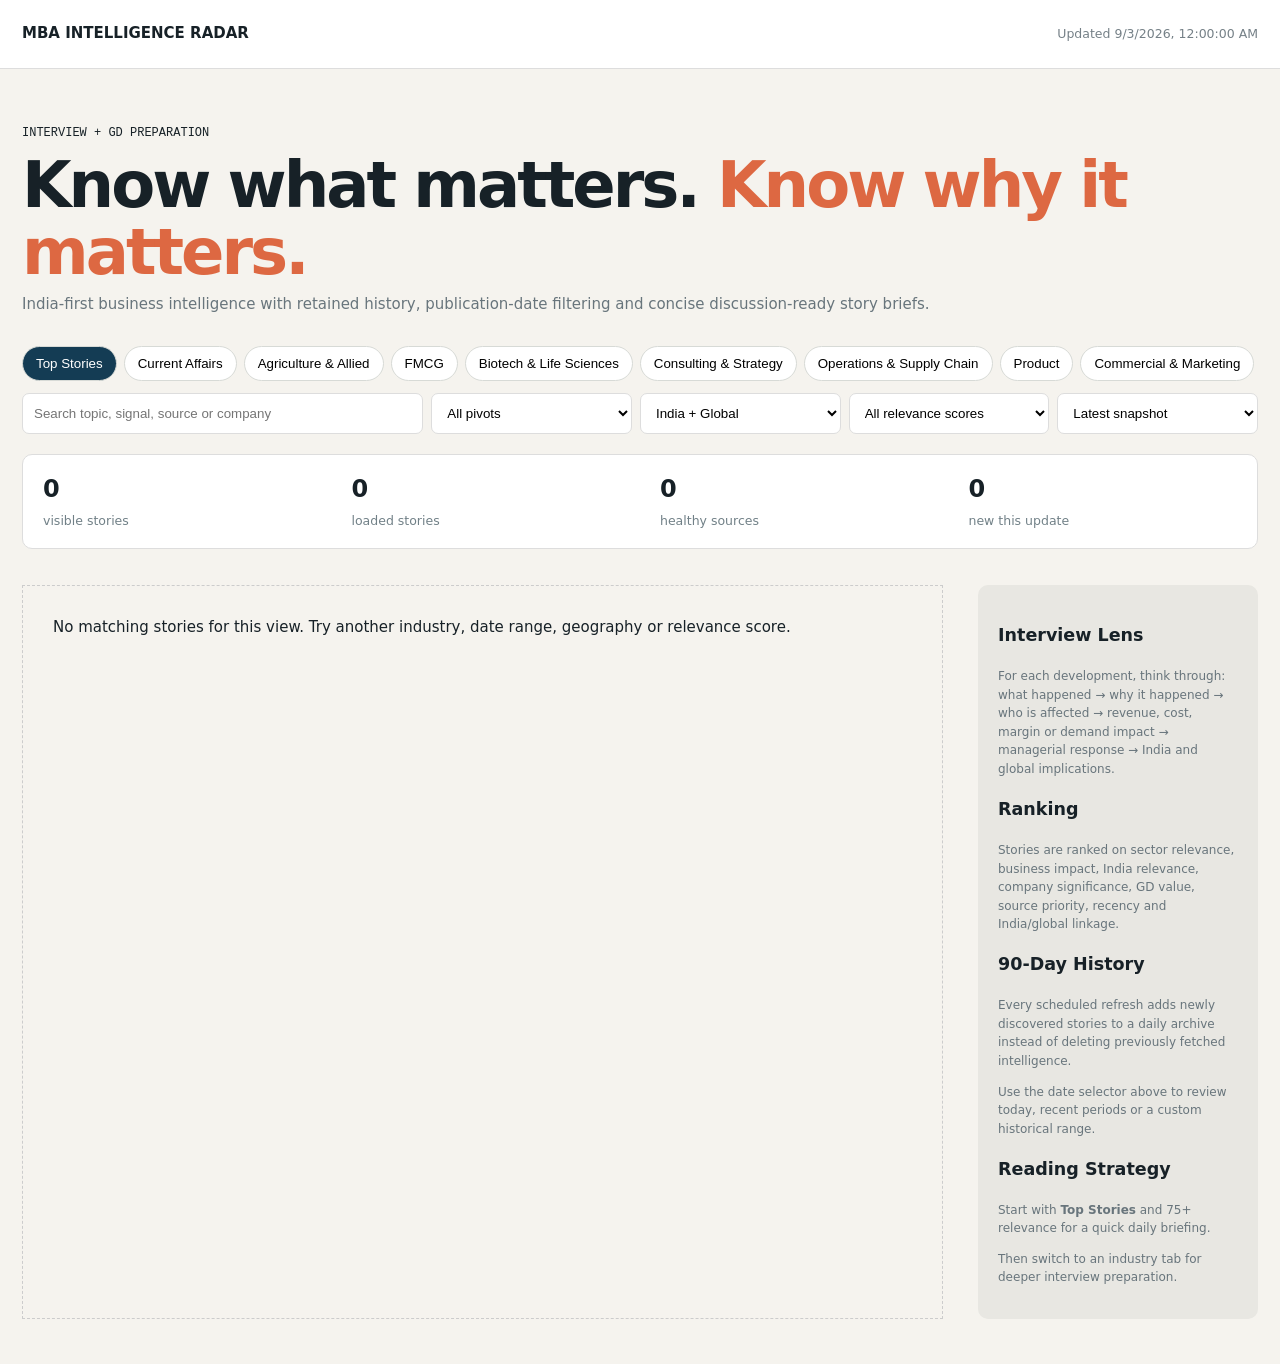
==== commit 4611ba32: "Update index.html" ====
--- a/index.html
+++ b/index.html
@@ -1 +1,423 @@
-<!doctype html><html><head><meta charset="utf-8"><meta name="viewport" content="width=device-width,initial-scale=1"><title>MBA Intelligence Radar</title><link rel="stylesheet" href="styles.css"></head><body><header><b>MBA INTELLIGENCE RADAR</b><small id="updated">Loading…</small></header><main><section class="hero"><p>INTERVIEW + GD PREPARATION</p><h1>Know what matters. <em>Know why it matters.</em></h1><span>India-first intelligence with retained history, date filters and concise briefs.</span></section><nav id="tabs"></nav><section class="filters"><input id="q" placeholder="Search topic, signal or company"><select id="pivot"><option>All pivots</option><option>Strategy</option><option>Operations</option><option>Product</option><option>Commercial</option><option>Policy</option><option>Trade & Exports</option><option>Companies</option></select><select id="geo"><option>India + Global</option><option>India</option><option>Global</option></select><select id="score"><option value="0">All scores</option><option value="75">75+ High</option><option value="60">60+ Useful</option></select><select id="date"><option value="latest">Latest snapshot</option><option value="1">Today</option><option value="3">Last 3 days</option><option value="7">Last 7 days</option><option value="14">Last 14 days</option><option value="30">Last 30 days</option><option value="custom">Custom range</option></select><input id="from" type="date" hidden><input id="to" type="date" hidden></section><section class="stats"><div><b id="count">0</b><small>visible</small></div><div><b id="total">0</b><small>loaded</small></div><div><b id="healthy">0</b><small>healthy sources</small></div><div><b id="newcount">0</b><small>new this update</small></div></section><section class="layout"><div id="feed"></div><aside><h3>90-day history</h3><p>Every refresh merges into a daily archive instead of replacing previous fetched stories.</p></aside></section></main><script src="app.js"></script></body></html>+<!doctype html>
+<html lang="en">
+
+<head>
+  <meta charset="utf-8">
+
+  <meta
+    name="viewport"
+    content="width=device-width, initial-scale=1"
+  >
+
+  <meta
+    name="description"
+    content="MBA Interview and GD Intelligence Radar covering current affairs, agriculture, FMCG, biotech, consulting, operations, product, marketing and global trade."
+  >
+
+  <title>MBA Interview & GD Intelligence Radar</title>
+
+  <link
+    rel="stylesheet"
+    href="styles.css"
+  >
+</head>
+
+
+<body>
+
+  <!-- =====================================================
+       HEADER
+       ===================================================== -->
+
+  <header>
+
+    <div>
+      <b>
+        MBA INTELLIGENCE RADAR
+      </b>
+    </div>
+
+    <small id="updated">
+      Loading latest snapshot…
+    </small>
+
+  </header>
+
+
+  <main>
+
+    <!-- ===================================================
+         HERO
+         =================================================== -->
+
+    <section class="hero">
+
+      <p>
+        INTERVIEW + GD PREPARATION
+      </p>
+
+      <h1>
+        Know what matters.
+        <em>Know why it matters.</em>
+      </h1>
+
+      <span>
+        India-first business intelligence with retained
+        history, publication-date filtering and concise
+        discussion-ready story briefs.
+      </span>
+
+    </section>
+
+
+    <!-- ===================================================
+         INDUSTRY TABS
+         Generated dynamically by app.js
+         =================================================== -->
+
+    <nav
+      id="tabs"
+      aria-label="Industry navigation"
+    ></nav>
+
+
+    <!-- ===================================================
+         FILTERS
+         =================================================== -->
+
+    <section class="filters">
+
+      <!-- Search -->
+
+      <input
+        id="q"
+        type="search"
+        placeholder="Search topic, signal, source or company"
+        aria-label="Search news"
+      >
+
+
+      <!-- Managerial Pivot -->
+
+      <select
+        id="pivot"
+        aria-label="Filter by managerial pivot"
+      >
+
+        <option>
+          All pivots
+        </option>
+
+        <option>
+          Strategy
+        </option>
+
+        <option>
+          Operations
+        </option>
+
+        <option>
+          Product
+        </option>
+
+        <option>
+          Commercial
+        </option>
+
+        <option>
+          Policy
+        </option>
+
+        <option>
+          Trade & Exports
+        </option>
+
+        <option>
+          Companies
+        </option>
+
+      </select>
+
+
+      <!-- Geography -->
+
+      <select
+        id="geo"
+        aria-label="Filter by geography"
+      >
+
+        <option>
+          India + Global
+        </option>
+
+        <option>
+          India
+        </option>
+
+        <option>
+          Global
+        </option>
+
+      </select>
+
+
+      <!-- Relevance Score -->
+
+      <select
+        id="score"
+        aria-label="Filter by relevance score"
+      >
+
+        <option value="0">
+          All relevance scores
+        </option>
+
+        <option value="60">
+          60+ Useful
+        </option>
+
+        <option value="75">
+          75+ High relevance
+        </option>
+
+        <option value="85">
+          85+ Must read
+        </option>
+
+      </select>
+
+
+      <!-- Date / Archive Filter -->
+
+      <select
+        id="date"
+        aria-label="Filter by date"
+      >
+
+        <option value="latest">
+          Latest snapshot
+        </option>
+
+        <option value="1">
+          Today
+        </option>
+
+        <option value="3">
+          Last 3 days
+        </option>
+
+        <option value="7">
+          Last 7 days
+        </option>
+
+        <option value="14">
+          Last 14 days
+        </option>
+
+        <option value="30">
+          Last 30 days
+        </option>
+
+        <option value="custom">
+          Custom date range
+        </option>
+
+      </select>
+
+
+      <!-- Custom Date Range -->
+
+      <input
+        id="from"
+        type="date"
+        aria-label="From date"
+        hidden
+      >
+
+      <input
+        id="to"
+        type="date"
+        aria-label="To date"
+        hidden
+      >
+
+    </section>
+
+
+    <!-- ===================================================
+         DASHBOARD METRICS
+         =================================================== -->
+
+    <section class="stats">
+
+      <div>
+
+        <b id="count">
+          0
+        </b>
+
+        <small>
+          visible stories
+        </small>
+
+      </div>
+
+
+      <div>
+
+        <b id="total">
+          0
+        </b>
+
+        <small>
+          loaded stories
+        </small>
+
+      </div>
+
+
+      <div>
+
+        <b id="healthy">
+          0
+        </b>
+
+        <small>
+          healthy sources
+        </small>
+
+      </div>
+
+
+      <div>
+
+        <b id="newcount">
+          0
+        </b>
+
+        <small>
+          new this update
+        </small>
+
+      </div>
+
+    </section>
+
+
+    <!-- ===================================================
+         MAIN CONTENT
+         =================================================== -->
+
+    <section class="layout">
+
+
+      <!-- News cards are inserted here by app.js -->
+
+      <div id="feed">
+
+        <div class="empty">
+          Loading intelligence…
+        </div>
+
+      </div>
+
+
+      <!-- =================================================
+           RIGHT SIDEBAR
+           ================================================= -->
+
+      <aside>
+
+
+        <section>
+
+          <h3>
+            Interview Lens
+          </h3>
+
+          <p>
+            For each development, think through:
+            what happened → why it happened →
+            who is affected → revenue, cost,
+            margin or demand impact →
+            managerial response →
+            India and global implications.
+          </p>
+
+        </section>
+
+
+        <section>
+
+          <h3>
+            Ranking
+          </h3>
+
+          <p>
+            Stories are ranked on sector relevance,
+            business impact, India relevance,
+            company significance, GD value,
+            source priority, recency and
+            India/global linkage.
+          </p>
+
+        </section>
+
+
+        <section>
+
+          <h3>
+            90-Day History
+          </h3>
+
+          <p>
+            Every scheduled refresh adds newly
+            discovered stories to a daily archive
+            instead of deleting previously fetched
+            intelligence.
+          </p>
+
+          <p>
+            Use the date selector above to review
+            today, recent periods or a custom
+            historical range.
+          </p>
+
+        </section>
+
+
+        <section>
+
+          <h3>
+            Reading Strategy
+          </h3>
+
+          <p>
+            Start with <strong>Top Stories</strong>
+            and 75+ relevance for a quick daily
+            briefing.
+          </p>
+
+          <p>
+            Then switch to an industry tab for
+            deeper interview preparation.
+          </p>
+
+        </section>
+
+      </aside>
+
+    </section>
+
+  </main>
+
+
+  <!-- =====================================================
+       APPLICATION
+       ===================================================== -->
+
+  <script src="app.js"></script>
+
+</body>
+
+</html>
--- a/styles.css
+++ b/styles.css
@@ -1 +1 @@
-*{box-sizing:border-box}body{margin:0;background:#f5f3ee;color:#172127;font:15px/1.55 system-ui,sans-serif}header{height:68px;padding:0 max(22px,calc((100vw - 1240px)/2));display:flex;align-items:center;justify-content:space-between;background:#fff;border-bottom:1px solid #ddd}header small{color:#758087}main{max-width:1240px;margin:auto;padding:45px 22px}.hero h1{font-size:clamp(38px,5vw,64px);line-height:1.04;letter-spacing:-3px;margin:8px 0}.hero em{font-style:normal;color:#dd6842}.hero span{color:#68757c}.hero p{font:12px monospace}nav{display:flex;gap:7px;overflow:auto;padding:30px 0 12px}nav button{white-space:nowrap;border:1px solid #d7dad6;background:white;border-radius:99px;padding:9px 13px}nav .on{background:#143c54;color:white}.filters{display:grid;grid-template-columns:2fr repeat(4,1fr);gap:8px}.filters>*{min-width:0;padding:11px;border:1px solid #ddd;border-radius:7px;background:white}.stats{display:grid;grid-template-columns:repeat(4,1fr);background:white;border:1px solid #ddd;border-radius:10px;margin:20px 0 36px}.stats div{padding:16px 20px}.stats b{display:block;font-size:24px}.stats small{color:#718087}.layout{display:grid;grid-template-columns:1fr 280px;gap:35px}#feed{display:grid;gap:11px}article{background:white;border:1px solid #ddd;border-radius:10px;padding:20px}.top{display:flex;justify-content:space-between;color:#68757c;font:11px monospace}.top b{background:#eaf2d8;padding:3px 8px;border-radius:99px}.tags{display:flex;gap:5px;margin:10px 0}.tags i{font-style:normal;font-size:11px;background:#eef0ef;padding:3px 6px;border-radius:4px}.tags .new{background:#fff0cc}article>a{font-size:18px;font-weight:800;color:#172127;text-decoration:none}.summary{margin:10px 0;color:#3f4d54;font-size:13.5px}article p,article small,aside p{color:#68757c;font-size:12px}aside{background:#e8e7e2;padding:20px;border-radius:10px;align-self:start}.empty{padding:30px;border:1px dashed #ccc}@media(max-width:850px){.filters{grid-template-columns:1fr 1fr}.layout{grid-template-columns:1fr}.stats{grid-template-columns:1fr 1fr}}+{box-sizing:border-box}body{margin:0;background:#f5f3ee;color:#172127;font:15px/1.55 system-ui,sans-serif}header{height:68px;padding:0 max(22px,calc((100vw - 1240px)/2));display:flex;align-items:center;justify-content:space-between;background:#fff;border-bottom:1px solid #ddd}header small{color:#758087}main{max-width:1240px;margin:auto;padding:45px 22px}.hero h1{font-size:clamp(38px,5vw,64px);line-height:1.04;letter-spacing:-3px;margin:8px 0}.hero em{font-style:normal;color:#dd6842}.hero span{color:#68757c}.hero p{font:12px monospace}nav{display:flex;gap:7px;overflow:auto;padding:30px 0 12px}nav button{white-space:nowrap;border:1px solid #d7dad6;background:white;border-radius:99px;padding:9px 13px}nav .on{background:#143c54;color:white}.filters{display:grid;grid-template-columns:2fr repeat(4,1fr);gap:8px}.filters>*{min-width:0;padding:11px;border:1px solid #ddd;border-radius:7px;background:white}.stats{display:grid;grid-template-columns:repeat(4,1fr);background:white;border:1px solid #ddd;border-radius:10px;margin:20px 0 36px}.stats div{padding:16px 20px}.stats b{display:block;font-size:24px}.stats small{color:#718087}.layout{display:grid;grid-template-columns:1fr 280px;gap:35px}#feed{display:grid;gap:11px}article{background:white;border:1px solid #ddd;border-radius:10px;padding:20px}.top{display:flex;justify-content:space-between;color:#68757c;font:11px monospace}.top b{background:#eaf2d8;padding:3px 8px;border-radius:99px}.tags{display:flex;gap:5px;margin:10px 0}.tags i{font-style:normal;font-size:11px;background:#eef0ef;padding:3px 6px;border-radius:4px}.tags .new{background:#fff0cc}article>a{font-size:18px;font-weight:800;color:#172127;text-decoration:none}.summary{margin:10px 0;color:#3f4d54;font-size:13.5px}article p,article small,aside p{color:#68757c;font-size:12px}aside{background:#e8e7e2;padding:20px;border-radius:10px;align-self:start}.empty{padding:30px;border:1px dashed #ccc}@media(max-width:850px){.filters{grid-template-columns:1fr 1fr}.layout{grid-template-columns:1fr}.stats{grid-template-columns:1fr 1fr}}
